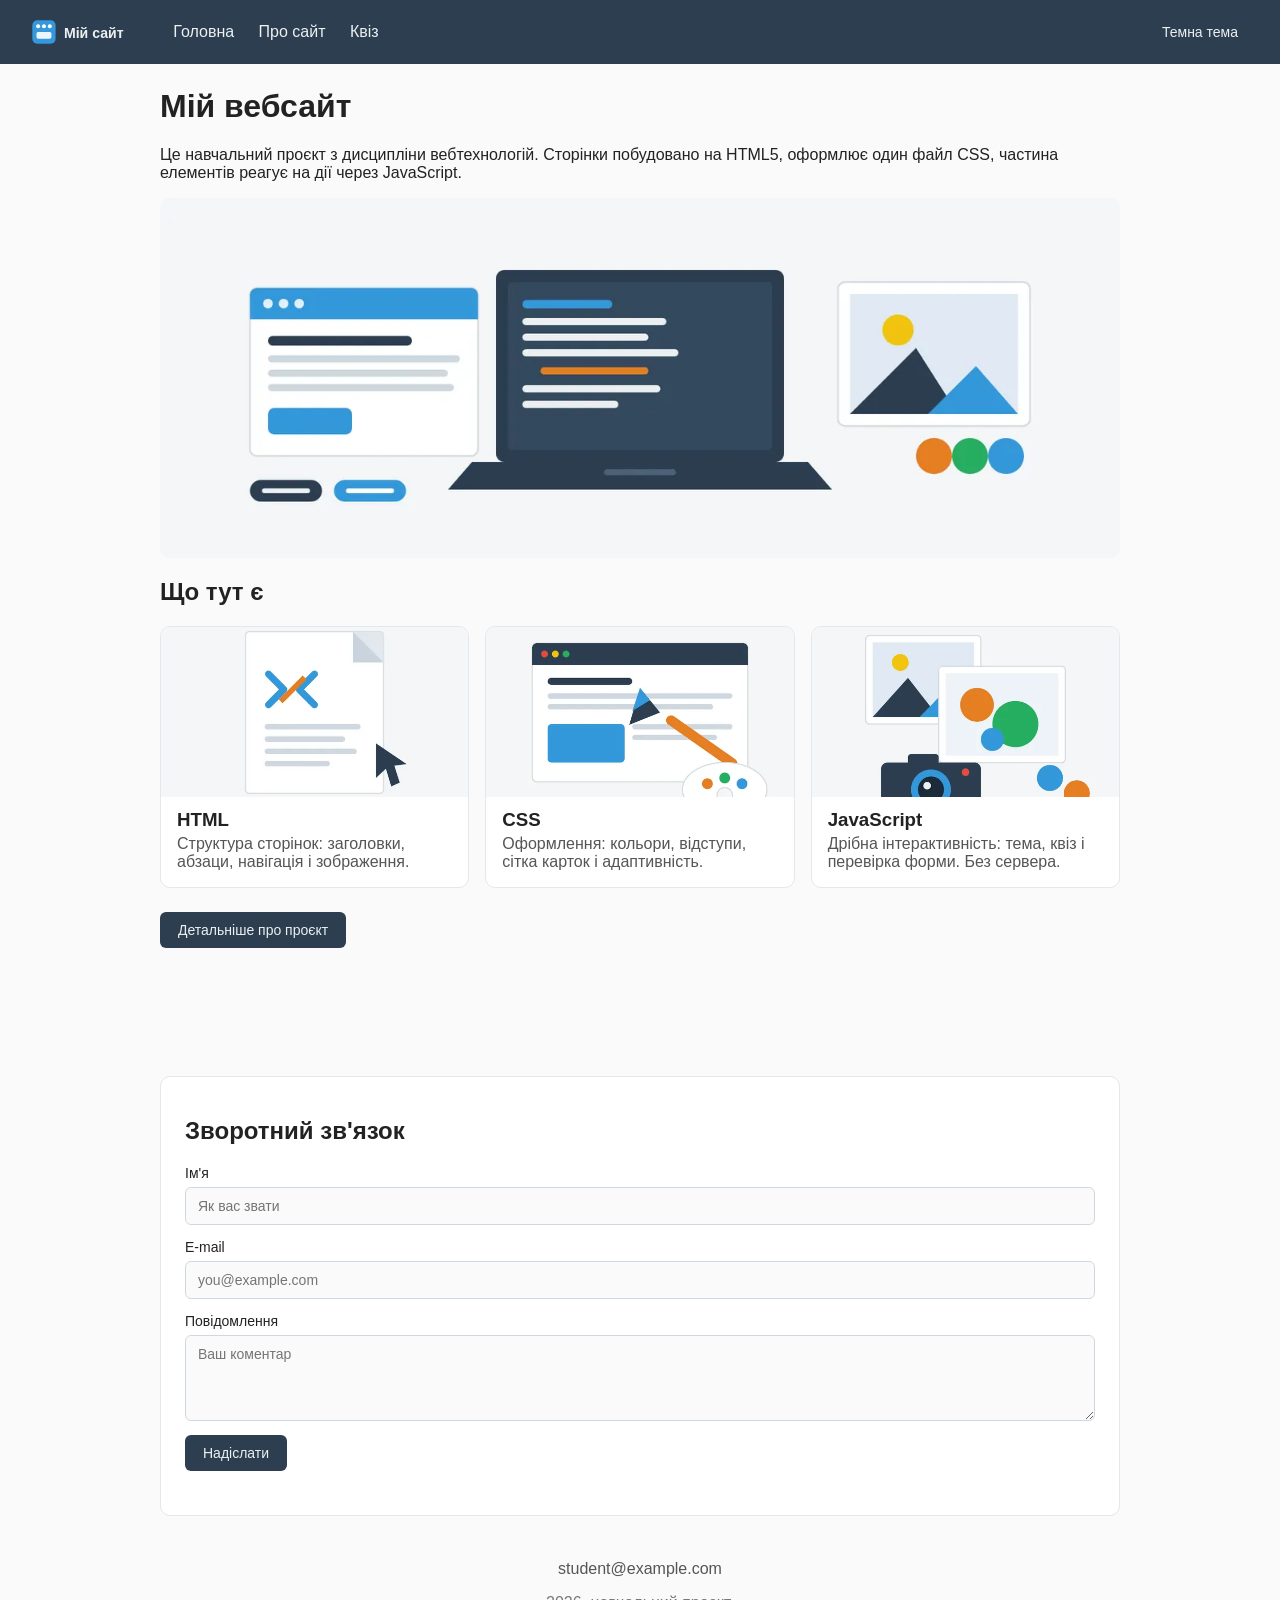
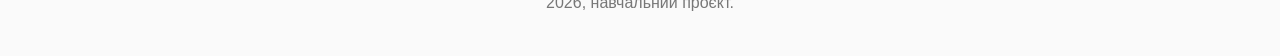
==== index.html @ a49a9545 "Навчальний сайт: три сторінки, HTML5, CSS, JavaScript" ====
<!DOCTYPE html>
<html lang="uk">
<head>
  <meta charset="UTF-8">
  <meta name="viewport" content="width=device-width, initial-scale=1.0">
  <title>Мій сайт</title>
  <link rel="stylesheet" href="css/style.css">
</head>
<body>
  <header>
    <img src="images/logo.svg" alt="Логотип сайта" class="logo">
    <nav>
      <a href="index.html">Головна</a>
      <a href="pages/about.html">Про сайт</a>
      <a href="pages/quiz.html">Квіз</a>
    </nav>
    <button id="themeButton" class="btn theme-btn" type="button">Темна тема</button>
  </header>
  <main>
    <h1>Мій вебсайт</h1>
    <p>Це навчальний проєкт з дисципліни вебтехнологій. Сторінки побудовано на HTML5, оформлює один файл CSS, частина елементів реагує на дії через JavaScript.</p>
    <img src="images/banner.webp" alt="Робоче місце веброзробника: ноутбук з кодом, браузер і фотокартки" class="banner" width="1200" height="450">
    <h2>Що тут є</h2>
    <div class="cards">
      <article class="card">
        <img src="images/card_html.webp" alt="Аркуш документа з тегом HTML" width="600" height="450">
        <h3>HTML</h3>
        <p>Структура сторінок: заголовки, абзаци, навігація і зображення.</p>
      </article>
      <article class="card">
        <img src="images/card_css.webp" alt="Браузерне вікно зі щіткою та палітрою фарб" width="600" height="450">
        <h3>CSS</h3>
        <p>Оформлення: кольори, відступи, сітка карток і адаптивність.</p>
      </article>
      <article class="card">
        <img src="images/card_graphics.webp" alt="Фотокартки, камера та кольорові зразки" width="600" height="450">
        <h3>JavaScript</h3>
        <p>Дрібна інтерактивність: тема, квіз і перевірка форми. Без сервера.</p>
      </article>
    </div>
    <div class="extra">
      <button id="moreButton" class="btn" type="button">Детальніше про проєкт</button>
      <div id="moreText" class="info">
        Проєкт складається з трьох сторінок, спільного файла стилів і одного файла JavaScript. Тема оформлення перемикається кнопкою і зберігається в браузері. На сторінці квіза чотири запитання з миттєвою перевіркою. Жодна частина не звертається по мережі: весь код працює в браузері.
      </div>
    </div>
    <section class="feedback">
      <h2>Зворотний зв'язок</h2>
      <form id="feedbackForm" novalidate>
        <label>Ім'я
          <input type="text" id="nameInput" placeholder="Як вас звати">
        </label>
        <label>E-mail
          <input type="email" id="emailInput" placeholder="you@example.com">
        </label>
        <label>Повідомлення
          <textarea id="messageInput" rows="4" placeholder="Ваш коментар"></textarea>
        </label>
        <button class="btn" type="submit">Надіслати</button>
        <p id="formMessage" class="form-message" role="status"></p>
      </form>
    </section>
  </main>
  <script src="js/main.js"></script>
  <footer>
    <div class="contacts">
      <a href="mailto:student@example.com">student@example.com</a>
    </div>
    <p>2026, навчальний проєкт.</p>
  </footer>
</body>
</html>
---- css/style.css ----
body {
  margin: 0;
  font-family: Arial, sans-serif;
  color: #222;
  background: #fafafa;
}

header {
  display: flex;
  align-items: center;
  gap: 16px;
  background: #2c3e50;
  padding: 12px 24px;
}

.logo {
  height: 40px;
}

nav a {
  color: #ecf0f1;
  text-decoration: none;
  margin-right: 20px;
  display: inline-flex;
  align-items: center;
  gap: 6px;
  transition: color 0.3s ease, transform 0.3s ease;
}

nav a:hover {
  color: #f1c40f;
  transform: translateY(-2px);
}

.icon {
  width: 18px;
  height: 18px;
}

main {
  max-width: 960px;
  margin: 24px auto;
  padding: 0 16px;
}

.banner {
  width: 100%;
  height: auto;
  display: block;
  border-radius: 10px;
}

.cards {
  display: flex;
  flex-wrap: wrap;
  gap: 16px;
  margin: 16px 0;
}

.card {
  flex: 1 1 260px;
  background: #ffffff;
  border: 1px solid #e1e8ee;
  border-radius: 10px;
  overflow: hidden;
  transition: transform 0.3s ease, box-shadow 0.3s ease;
}

.card:hover {
  transform: translateY(-6px);
  box-shadow: 0 8px 16px rgba(44, 62, 80, 0.15);
}

@keyframes appear {
  from {
    opacity: 0;
    transform: translateY(20px);
  }

  to {
    opacity: 1;
    transform: translateY(0);
  }
}

h1 {
  animation: appear 0.8s ease;
}

.extra {
  margin: 24px 0 8px;
}

.btn {
  background: #2c3e50;
  color: #ecf0f1;
  border: none;
  border-radius: 6px;
  padding: 10px 18px;
  font-size: 14px;
  cursor: pointer;
  transition: background-color 0.3s ease, transform 0.3s ease;
}

.btn:hover {
  background: #34495e;
  transform: translateY(-2px);
}

.info {
  opacity: 0;
  transform: translateY(12px);
  pointer-events: none;
  margin-top: 12px;
  padding: 14px 16px;
  background: #ffffff;
  border: 1px solid #e1e8ee;
  border-radius: 10px;
  color: #555;
  transition: opacity 0.4s ease, transform 0.4s ease;
}

.info.show {
  opacity: 1;
  transform: translateY(0);
}

.card img {
  width: 100%;
  height: 170px;
  object-fit: cover;
  object-position: center;
  display: block;
}

.card h3 {
  margin: 12px 16px 4px;
}

.card p {
  margin: 0 16px 16px;
  color: #555;
}

footer {
  text-align: center;
  padding: 20px 16px 28px;
  color: #777;
}

.contacts {
  display: flex;
  justify-content: center;
  flex-wrap: wrap;
  gap: 24px;
  margin-bottom: 8px;
}

.contacts a,
.contacts span {
  display: inline-flex;
  align-items: center;
  gap: 6px;
  color: #555;
  text-decoration: none;
}

.theme-btn {
  margin-left: auto;
}

body.dark {
  background: #1b2430;
  color: #e6e9ec;
}

body.dark .card {
  background: #243140;
  border-color: #34495e;
}

body.dark .card p,
body.dark footer,
body.dark .contacts a,
body.dark .contacts span {
  color: #9aa7b3;
}

body.dark .info {
  background: #243140;
  border-color: #34495e;
  color: #9aa7b3;
}

body.dark .banner {
  filter: brightness(0.8);
}

.feedback {
  margin: 32px 0 8px;
  background: #ffffff;
  border: 1px solid #e1e8ee;
  border-radius: 10px;
  padding: 20px 24px;
}

.feedback label {
  display: block;
  margin-bottom: 14px;
  font-size: 14px;
}

.feedback input,
.feedback textarea {
  display: block;
  width: 100%;
  box-sizing: border-box;
  margin-top: 6px;
  padding: 10px 12px;
  font-family: inherit;
  font-size: 14px;
  color: #222;
  background: #fafafa;
  border: 1px solid #cfd8e0;
  border-radius: 6px;
}

.feedback input:focus,
.feedback textarea:focus {
  outline: none;
  border-color: #2c3e50;
}

.form-message {
  min-height: 20px;
  margin: 4px 0 0;
  font-size: 14px;
}

.form-message.error {
  color: #c0392b;
}

.form-message.success {
  color: #27ae60;
}

body.dark .feedback {
  background: #243140;
  border-color: #34495e;
}

body.dark .feedback input,
body.dark .feedback textarea {
  background: #1b2430;
  color: #e6e9ec;
  border-color: #34495e;
}

.quiz {
  background: #ffffff;
  border: 1px solid #e1e8ee;
  border-radius: 10px;
  padding: 20px 24px;
}

.quiz fieldset {
  border: 1px solid #e1e8ee;
  border-radius: 8px;
  padding: 12px 16px;
  margin: 0 0 14px;
}

.quiz legend {
  font-size: 14px;
  padding: 0 6px;
}

.quiz label {
  display: block;
  margin: 6px 0;
  font-size: 14px;
}

.quiz input {
  margin-right: 8px;
}

.quiz-actions {
  display: flex;
  gap: 12px;
  margin-top: 8px;
}

body.dark .quiz {
  background: #243140;
  border-color: #34495e;
}

body.dark .quiz fieldset {
  border-color: #34495e;
}

@media (max-width: 600px) {
  header {
    flex-direction: column;
    gap: 8px;
  }

  nav a {
    margin-right: 12px;
  }

  .cards {
    flex-direction: column;
  }

  .card img {
    height: 200px;
  }
}
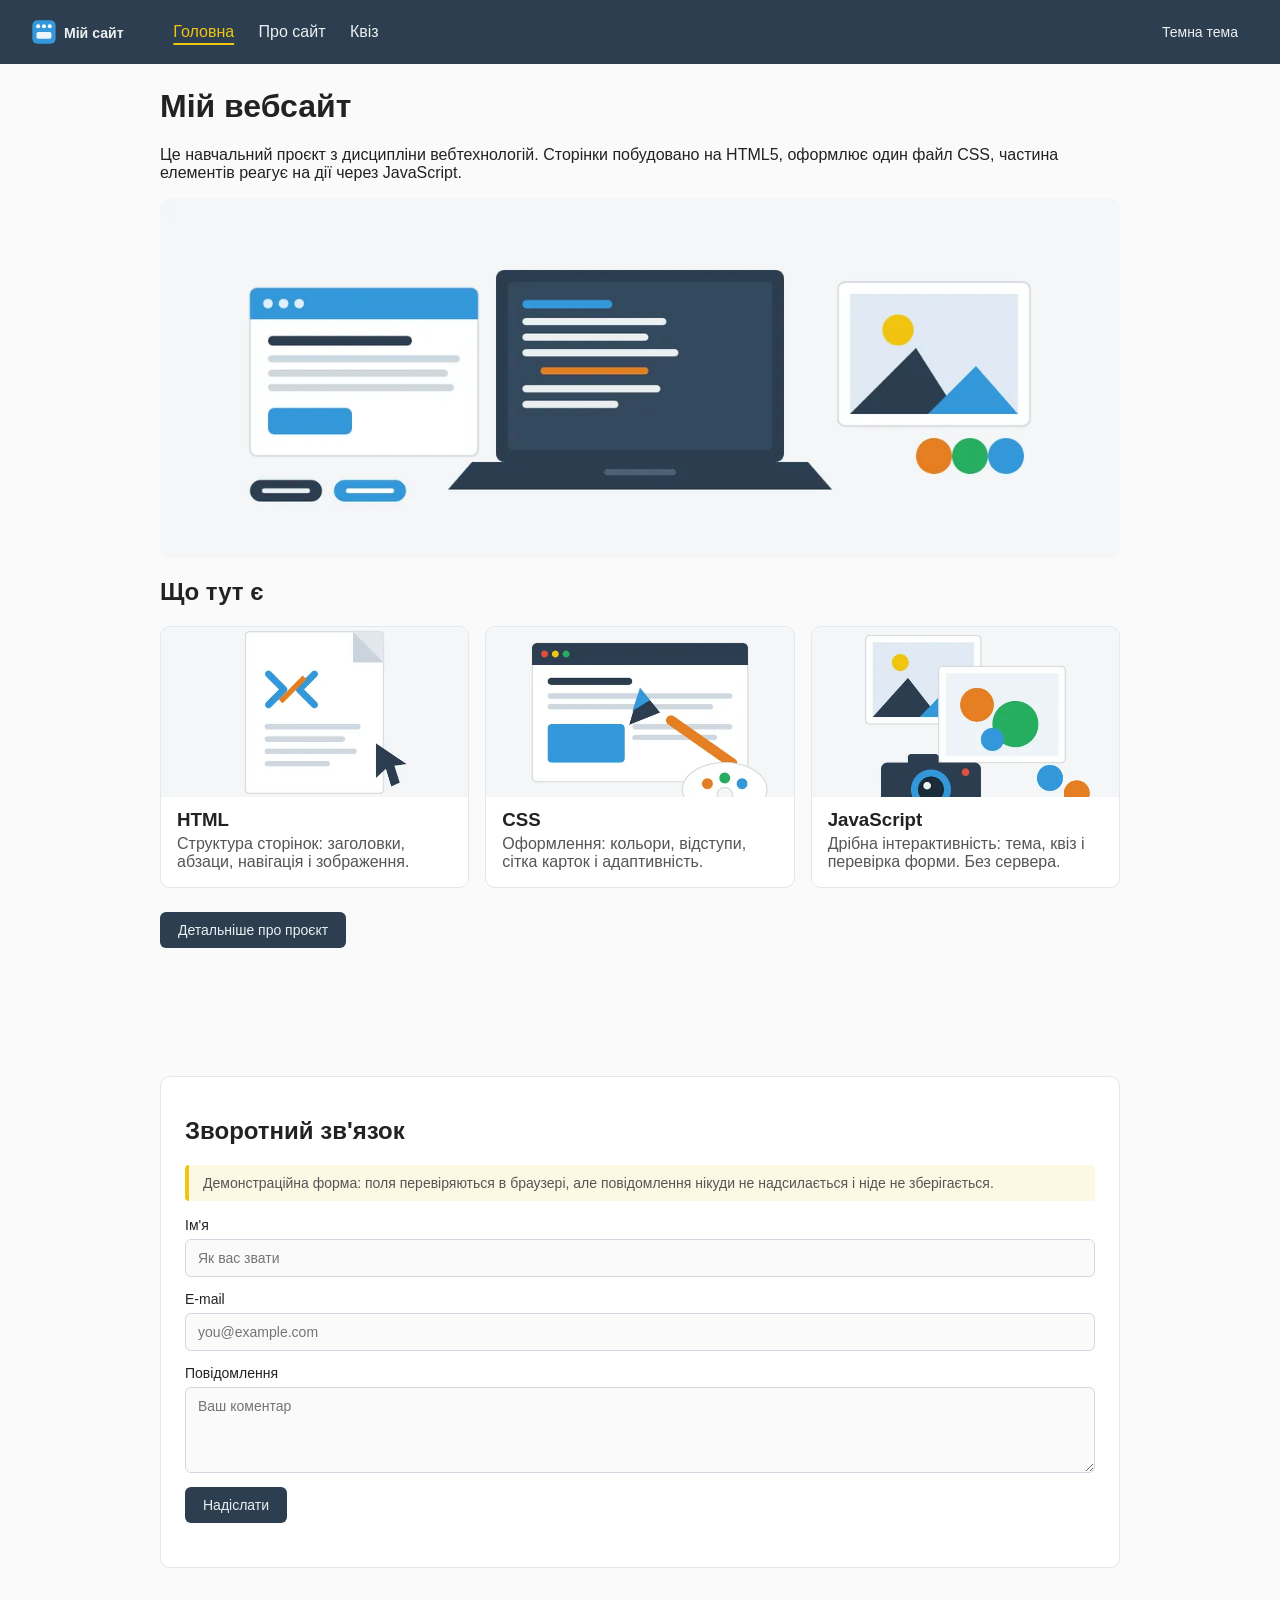
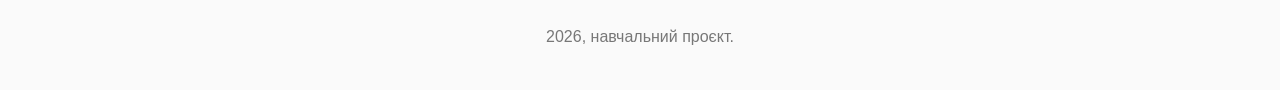
==== commit 24136ba2: "Демонстраційна форма позначена, активна сторінка в меню, структурована сторінка Про сайт" ====
--- a/index.html
+++ b/index.html
@@ -10,7 +10,7 @@
   <header>
     <img src="images/logo.svg" alt="Логотип сайта" class="logo">
     <nav>
-      <a href="index.html">Головна</a>
+      <a href="index.html" aria-current="page">Головна</a>
       <a href="pages/about.html">Про сайт</a>
       <a href="pages/quiz.html">Квіз</a>
     </nav>
@@ -46,6 +46,7 @@
     </div>
     <section class="feedback">
       <h2>Зворотний зв'язок</h2>
+      <p class="demo-note">Демонстраційна форма: поля перевіряються в браузері, але повідомлення нікуди не надсилається і ніде не зберігається.</p>
       <form id="feedbackForm" novalidate>
         <label>Ім'я
           <input type="text" id="nameInput" placeholder="Як вас звати">
@@ -63,9 +64,6 @@
   </main>
   <script src="js/main.js"></script>
   <footer>
-    <div class="contacts">
-      <a href="mailto:student@example.com">student@example.com</a>
-    </div>
     <p>2026, навчальний проєкт.</p>
   </footer>
 </body>
--- a/css/style.css
+++ b/css/style.css
@@ -32,9 +32,11 @@
   transform: translateY(-2px);
 }
 
-.icon {
-  width: 18px;
-  height: 18px;
+nav a[aria-current="page"] {
+  color: #f1c40f;
+  text-decoration: underline;
+  text-decoration-thickness: 2px;
+  text-underline-offset: 6px;
 }
 
 main {
@@ -148,23 +150,6 @@
   color: #777;
 }
 
-.contacts {
-  display: flex;
-  justify-content: center;
-  flex-wrap: wrap;
-  gap: 24px;
-  margin-bottom: 8px;
-}
-
-.contacts a,
-.contacts span {
-  display: inline-flex;
-  align-items: center;
-  gap: 6px;
-  color: #555;
-  text-decoration: none;
-}
-
 .theme-btn {
   margin-left: auto;
 }
@@ -180,9 +165,7 @@
 }
 
 body.dark .card p,
-body.dark footer,
-body.dark .contacts a,
-body.dark .contacts span {
+body.dark footer {
   color: #9aa7b3;
 }
 
@@ -245,6 +228,21 @@
   color: #27ae60;
 }
 
+.demo-note {
+  margin: 0 0 16px;
+  padding: 10px 14px;
+  border-left: 4px solid #f1c40f;
+  border-radius: 4px;
+  background: #fdf8e4;
+  color: #555;
+  font-size: 14px;
+}
+
+body.dark .demo-note {
+  background: #2a3340;
+  color: #9aa7b3;
+}
+
 body.dark .feedback {
   background: #243140;
   border-color: #34495e;
@@ -301,6 +299,71 @@
   border-color: #34495e;
 }
 
+main a {
+  color: #2c6fb0;
+}
+
+.pages-table {
+  width: 100%;
+  border-collapse: separate;
+  border-spacing: 0;
+  background: #ffffff;
+  border: 1px solid #e1e8ee;
+  border-radius: 10px;
+  overflow: hidden;
+}
+
+.pages-table th,
+.pages-table td {
+  padding: 10px 14px;
+  text-align: left;
+  vertical-align: top;
+  border-bottom: 1px solid #e1e8ee;
+}
+
+.pages-table td:first-child {
+  white-space: nowrap;
+}
+
+.pages-table th {
+  background: #2c3e50;
+  color: #ecf0f1;
+  font-weight: normal;
+}
+
+.pages-table tr:last-child td {
+  border-bottom: none;
+}
+
+.tech-list {
+  padding-left: 20px;
+  line-height: 1.6;
+}
+
+code {
+  padding: 1px 5px;
+  border-radius: 4px;
+  background: #eef2f5;
+  font-size: 0.95em;
+}
+
+body.dark main a {
+  color: #7fb8e6;
+}
+
+body.dark .pages-table {
+  background: #243140;
+  border-color: #34495e;
+}
+
+body.dark .pages-table td {
+  border-color: #34495e;
+}
+
+body.dark code {
+  background: #243140;
+}
+
 @media (max-width: 600px) {
   header {
     flex-direction: column;
@@ -315,6 +378,10 @@
     flex-direction: column;
   }
 
+  .card {
+    flex: none;
+  }
+
   .card img {
     height: 200px;
   }
